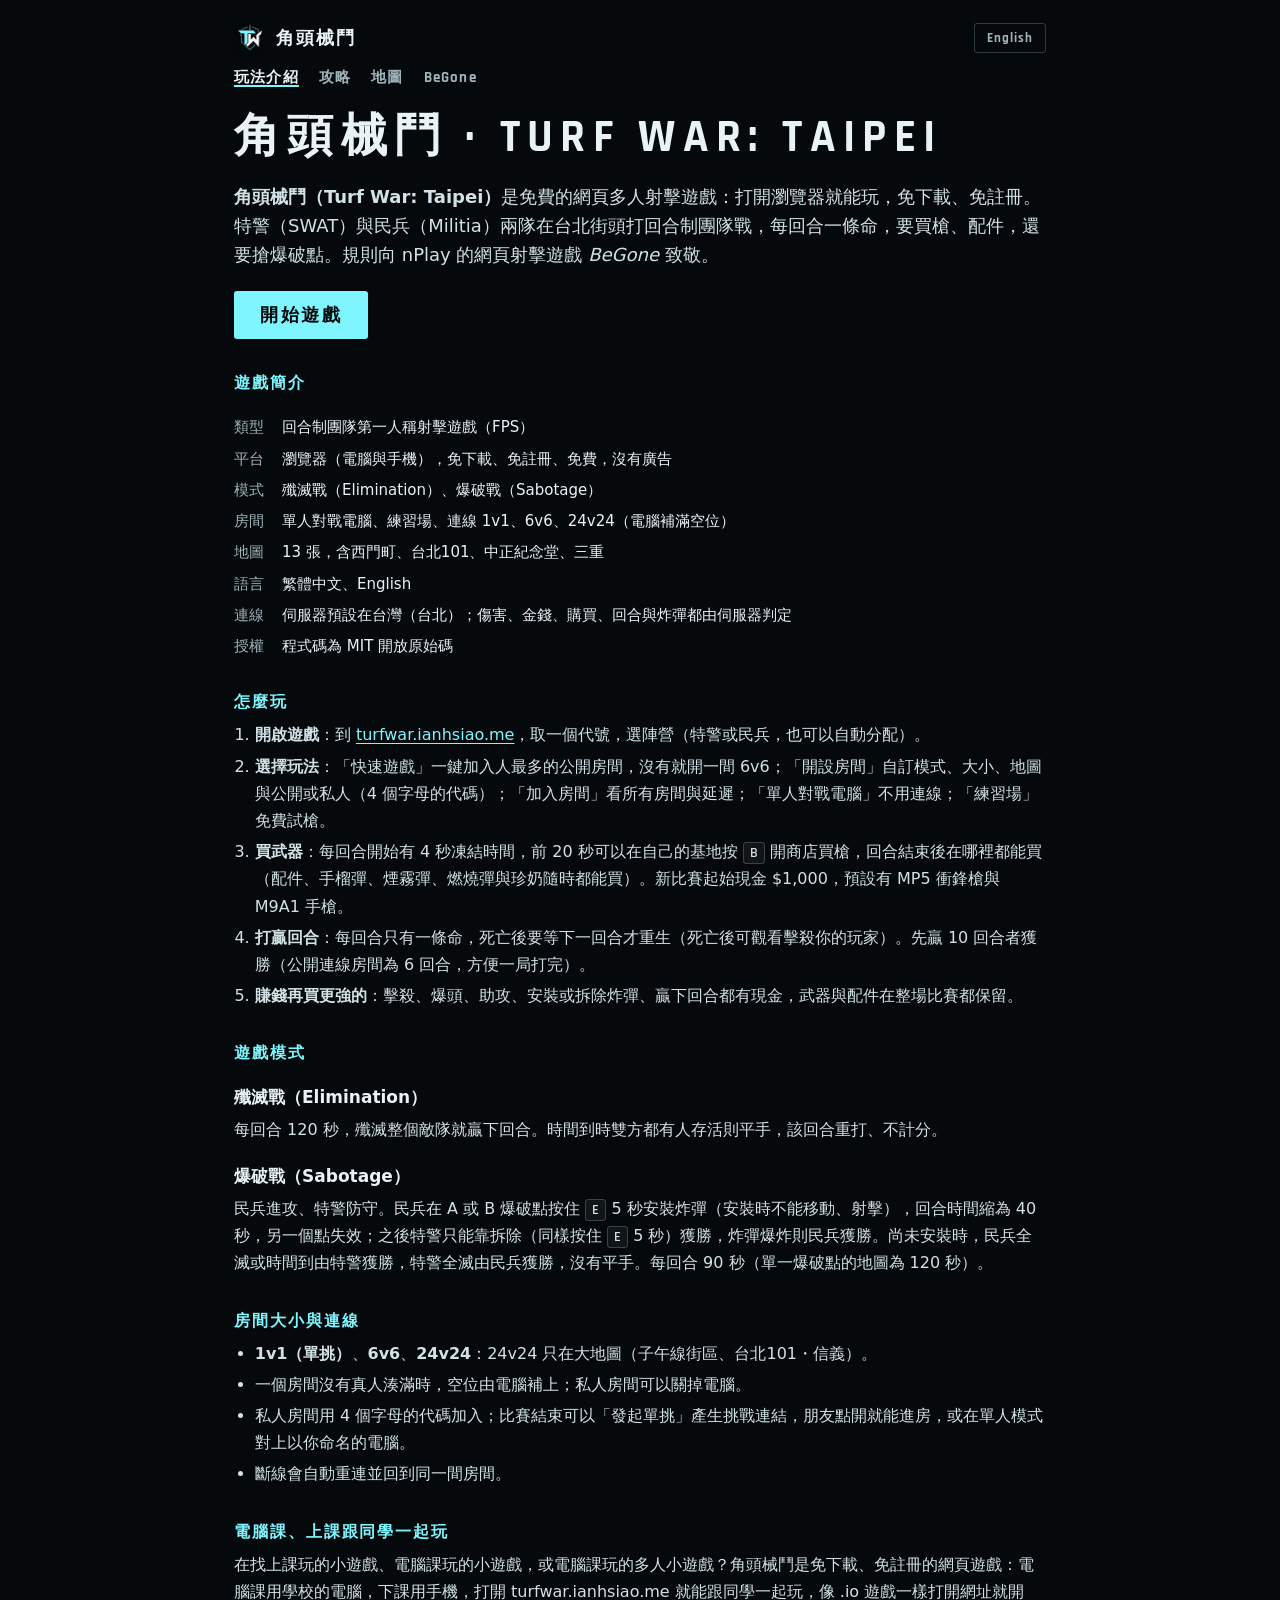
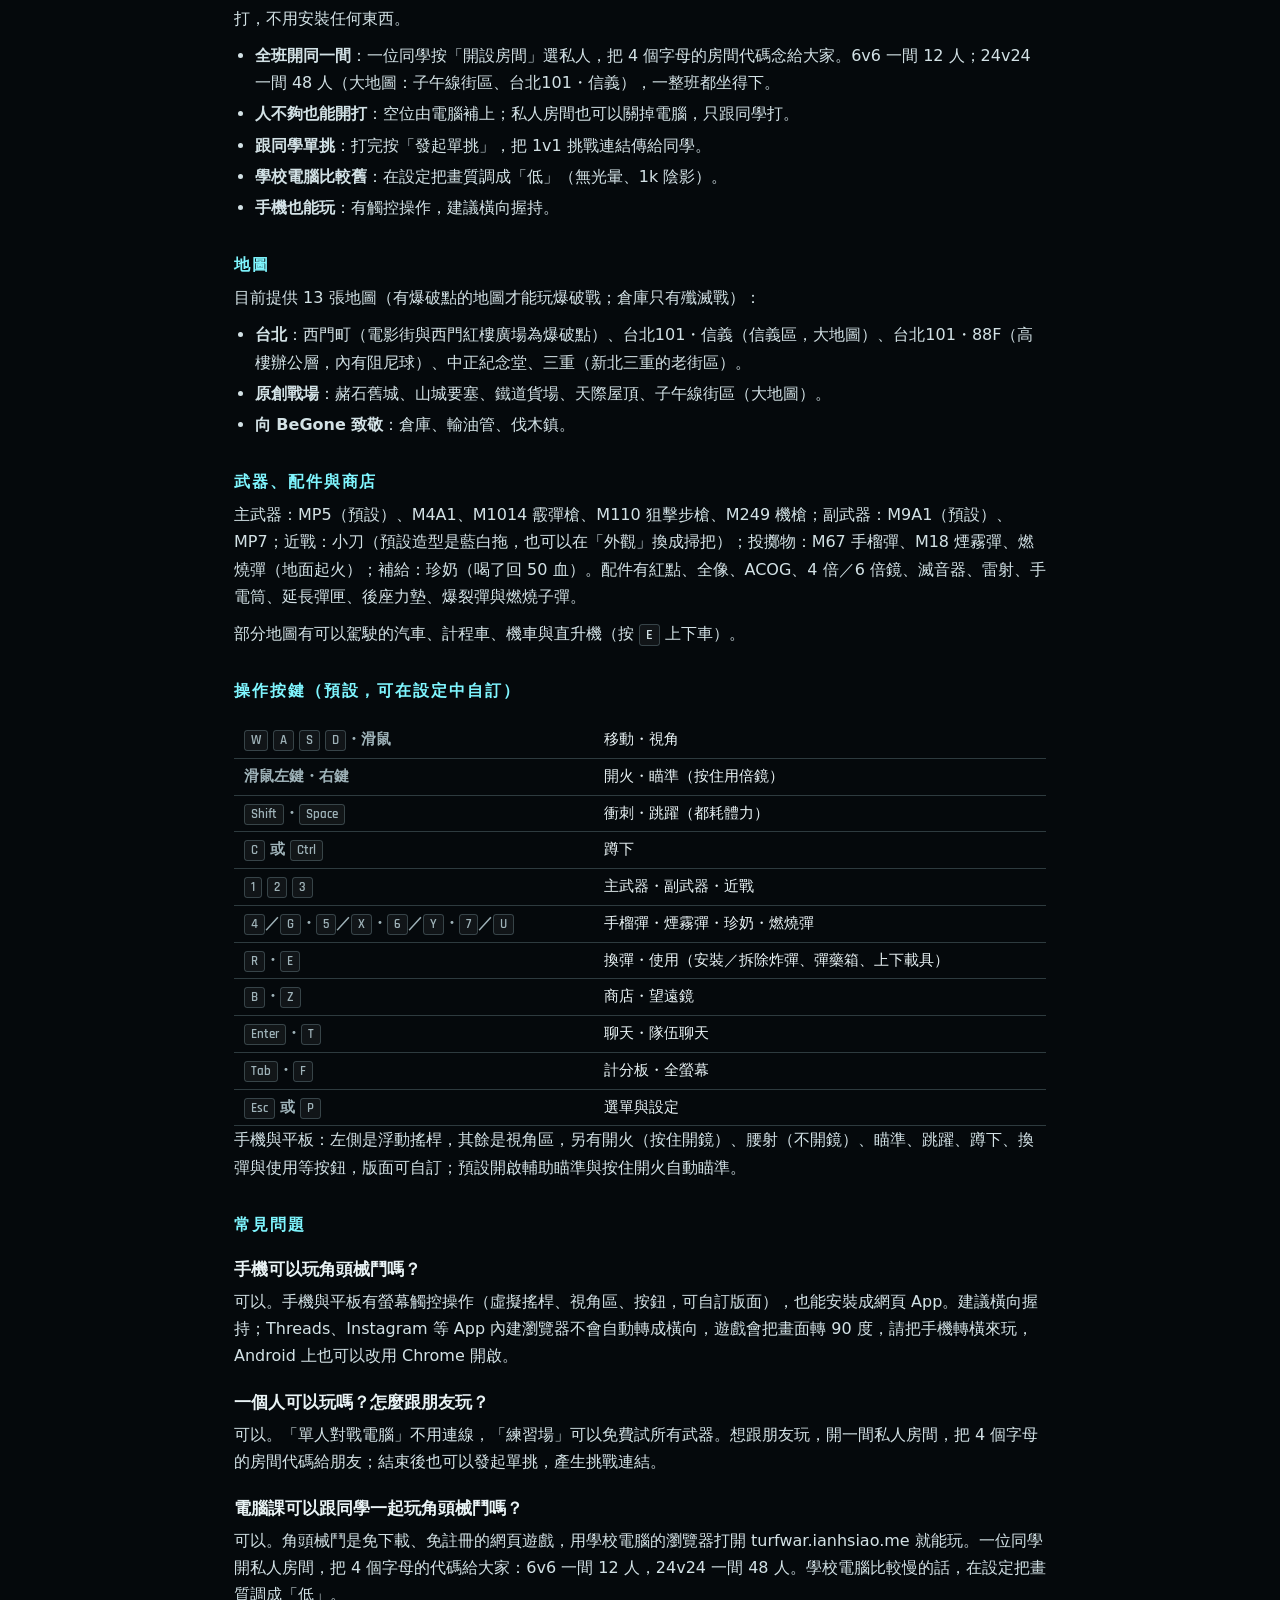
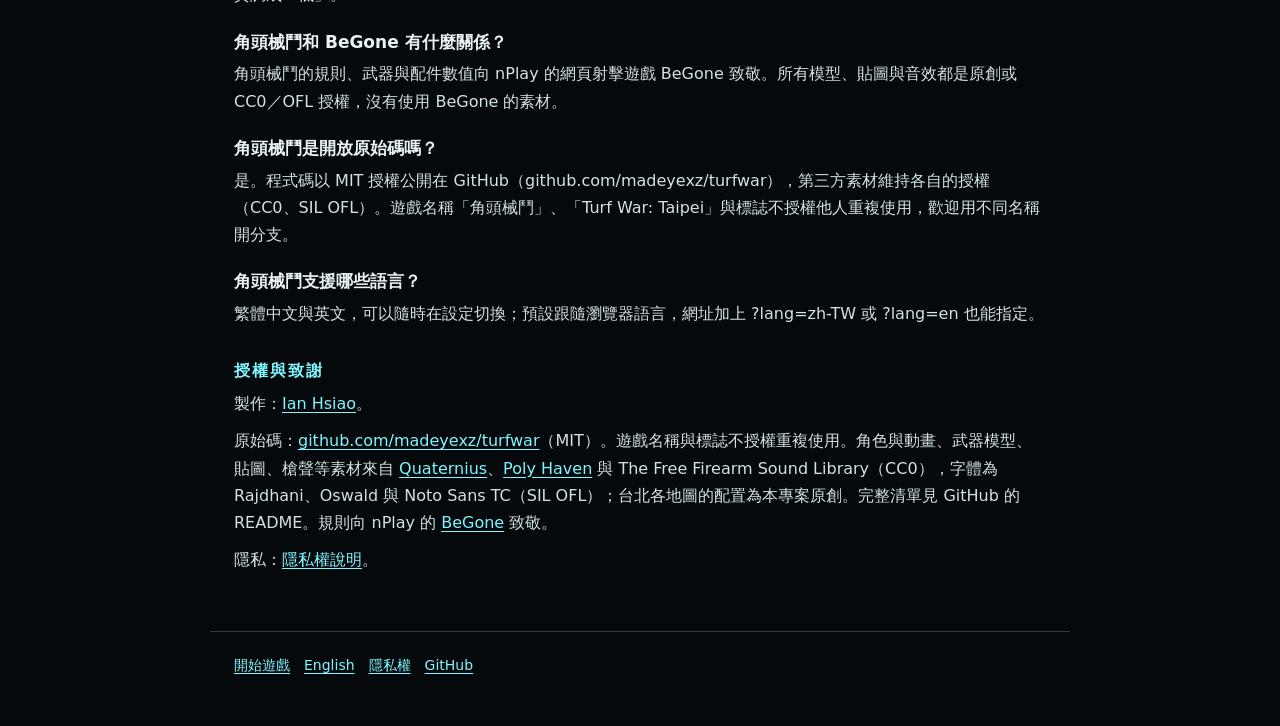
==== about/index.html @ 95f3d585 "upload game files" ====
<!doctype html>
<html lang="zh-TW">
  <head>
    <meta charset="UTF-8" />
    <meta name="viewport" content="width=device-width, initial-scale=1.0" />
    <meta name="theme-color" content="#05090c" />
    <title>角頭械鬥 Turf War: Taipei 玩法介紹｜免費網頁射擊遊戲、電腦課多人小遊戲：模式、地圖、操作</title>
    <meta name="description" content="角頭械鬥（Turf War: Taipei）是免費的網頁多人射擊遊戲，免下載、免註冊，也是電腦課、上課跟同學一起玩的多人小遊戲：特警對民兵的回合制殲滅戰與爆破戰，單機、1v1、6v6、24v24，台北西門町、台北101、中正紀念堂、三重等地圖。玩法、武器、操作與常見問題。" />
    <link rel="canonical" href="https://turfwar.ianhsiao.me/about" />
    <link rel="alternate" hreflang="zh-TW" href="https://turfwar.ianhsiao.me/about" />
    <link rel="alternate" hreflang="en" href="https://turfwar.ianhsiao.me/en/about" />
    <link rel="alternate" hreflang="x-default" href="https://turfwar.ianhsiao.me/en/about" />
    <meta property="og:type" content="website" />
    <meta property="og:site_name" content="角頭械鬥 · Turf War: Taipei" />
    <meta property="og:title" content="角頭械鬥 Turf War: Taipei 玩法介紹｜免費網頁 FPS" />
    <meta property="og:description" content="免費、免下載的網頁多人射擊遊戲：特警對民兵，殲滅戰與爆破戰，單機、1v1、6v6、24v24，在台北街頭開打。" />
    <meta property="og:url" content="https://turfwar.ianhsiao.me/about" />
    <meta property="og:locale" content="zh_TW" />
    <meta property="og:locale:alternate" content="en_US" />
    <meta property="og:image" content="https://turfwar.ianhsiao.me/og/og-zh-TW.jpg" />
    <meta property="og:image:type" content="image/jpeg" />
    <meta property="og:image:width" content="1200" />
    <meta property="og:image:height" content="630" />
    <meta property="og:image:alt" content="角頭械鬥 Turf War: Taipei：台北西門町電影街的第一人稱槍戰畫面" />
    <meta name="twitter:card" content="summary_large_image" />
    <meta name="twitter:title" content="角頭械鬥 Turf War: Taipei 玩法介紹｜免費網頁 FPS" />
    <meta name="twitter:description" content="免費、免下載的網頁多人射擊遊戲：特警對民兵，殲滅戰與爆破戰，單機、1v1、6v6、24v24。" />
    <meta name="twitter:image" content="https://turfwar.ianhsiao.me/og/og-zh-TW.jpg" />
    <link rel="icon" type="image/png" sizes="16x16" href="/icons/favicon-16.png" />
    <link rel="icon" type="image/png" sizes="32x32" href="/icons/favicon-32.png" />
    <link rel="apple-touch-icon" href="/icons/apple-touch-icon.png" />
    <link rel="preload" as="font" type="font/woff2" crossorigin href="/fonts/rajdhani-600.woff2?v=433a7007e474" />
    <link rel="preload" as="font" type="font/woff2" crossorigin href="/fonts/rajdhani-700.woff2?v=5b7e4a6f9716" />
    <link rel="manifest" href="/manifest.webmanifest" />
    <!--
      The Traditional Chinese about page: crawlable text for what the game is, how to play, modes, maps, controls and a FAQ.
      /en/about says the same in English (en/about/index.html): keep both in step, and every claim true to docs/GAMEPLAY.md.
      The JSON-LD FAQ below must repeat the visible FAQ word for word (src/seo.test.ts checks it).
      No script runs on this page. Its canonical URL is the clean one (never with utm_* or other query strings).
    -->
    <script type="application/ld+json">
    {
      "@context": "https://schema.org",
      "@graph": [
        {
          "@type": "WebPage",
          "@id": "https://turfwar.ianhsiao.me/about#webpage",
          "url": "https://turfwar.ianhsiao.me/about",
          "name": "角頭械鬥 Turf War: Taipei 玩法介紹",
          "inLanguage": "zh-TW",
          "isPartOf": { "@id": "https://turfwar.ianhsiao.me/#website" },
          "author": { "@id": "https://ianhsiao.me/about#person" },
          "about": { "@id": "https://turfwar.ianhsiao.me/#game" },
          "primaryImageOfPage": { "@type": "ImageObject", "url": "https://turfwar.ianhsiao.me/og/og-zh-TW.jpg", "width": 1200, "height": 630 }
        },
        {
          "@type": "FAQPage",
          "@id": "https://turfwar.ianhsiao.me/about#faq",
          "url": "https://turfwar.ianhsiao.me/about",
          "inLanguage": "zh-TW",
          "mainEntity": [
            { "@type": "Question", "name": "手機可以玩角頭械鬥嗎？", "acceptedAnswer": { "@type": "Answer", "text": "可以。手機與平板有螢幕觸控操作（虛擬搖桿、視角區、按鈕，可自訂版面），也能安裝成網頁 App。建議橫向握持；Threads、Instagram 等 App 內建瀏覽器不會自動轉成橫向，遊戲會把畫面轉 90 度，請把手機轉橫來玩，Android 上也可以改用 Chrome 開啟。" } },
            { "@type": "Question", "name": "一個人可以玩嗎？怎麼跟朋友玩？", "acceptedAnswer": { "@type": "Answer", "text": "可以。「單人對戰電腦」不用連線，「練習場」可以免費試所有武器。想跟朋友玩，開一間私人房間，把 4 個字母的房間代碼給朋友；結束後也可以發起單挑，產生挑戰連結。" } },
            { "@type": "Question", "name": "電腦課可以跟同學一起玩角頭械鬥嗎？", "acceptedAnswer": { "@type": "Answer", "text": "可以。角頭械鬥是免下載、免註冊的網頁遊戲，用學校電腦的瀏覽器打開 turfwar.ianhsiao.me 就能玩。一位同學開私人房間，把 4 個字母的代碼給大家：6v6 一間 12 人，24v24 一間 48 人。學校電腦比較慢的話，在設定把畫質調成「低」。" } },
            { "@type": "Question", "name": "角頭械鬥和 BeGone 有什麼關係？", "acceptedAnswer": { "@type": "Answer", "text": "角頭械鬥的規則、武器與配件數值向 nPlay 的網頁射擊遊戲 BeGone 致敬。所有模型、貼圖與音效都是原創或 CC0／OFL 授權，沒有使用 BeGone 的素材。" } },
            { "@type": "Question", "name": "角頭械鬥是開放原始碼嗎？", "acceptedAnswer": { "@type": "Answer", "text": "是。程式碼以 MIT 授權公開在 GitHub（github.com/madeyexz/turfwar），第三方素材維持各自的授權（CC0、SIL OFL）。遊戲名稱「角頭械鬥」、「Turf War: Taipei」與標誌不授權他人重複使用，歡迎用不同名稱開分支。" } },
            { "@type": "Question", "name": "角頭械鬥支援哪些語言？", "acceptedAnswer": { "@type": "Answer", "text": "繁體中文與英文，可以隨時在設定切換；預設跟隨瀏覽器語言，網址加上 ?lang=zh-TW 或 ?lang=en 也能指定。" } }
          ]
        },
        { "@type": "Person", "@id": "https://ianhsiao.me/about#person", "name": "Ian Hsiao", "url": "https://ianhsiao.me/", "sameAs": ["https://github.com/madeyexz"] },
        {
          "@type": "BreadcrumbList",
          "itemListElement": [
            { "@type": "ListItem", "position": 1, "name": "角頭械鬥 · Turf War: Taipei", "item": "https://turfwar.ianhsiao.me/" },
            { "@type": "ListItem", "position": 2, "name": "玩法介紹", "item": "https://turfwar.ianhsiao.me/about" }
          ]
        }
      ]
    }
    </script>
    <link rel="stylesheet" crossorigin href="/assets/about-D-Y3QnI0.css">
  </head>
  <body>
    <header class="bar">
      <a class="home" href="/"><img class="mark" src="/icons/icon-192.png" width="32" height="32" alt=""><span>角頭械鬥</span></a>
      <nav aria-label="語言 / Language"><a class="alt-lang" href="/en/about" hreflang="en" lang="en">English</a></nav>
    </header>
    <nav class="pages" aria-label="頁面"><a href="/about" aria-current="page">玩法介紹</a><a href="/guide">攻略</a><a href="/maps">地圖</a><a href="/begone">BeGone</a></nav>

    <main>
      <article>
        <h1><span>角頭械鬥</span> · <span>Turf War: Taipei</span></h1>
        <p class="lead"><strong>角頭械鬥（Turf War: Taipei）</strong>是免費的網頁多人射擊遊戲：打開瀏覽器就能玩，免下載、免註冊。特警（SWAT）與民兵（Militia）兩隊在台北街頭打回合制團隊戰，每回合一條命，要買槍、配件，還要搶爆破點。規則向 nPlay 的網頁射擊遊戲 <em>BeGone</em> 致敬。</p>
        <a class="play" href="/">開始遊戲</a>

        <h2>遊戲簡介</h2>
        <dl class="facts">
          <dt>類型</dt><dd>回合制團隊第一人稱射擊遊戲（FPS）</dd>
          <dt>平台</dt><dd>瀏覽器（電腦與手機），免下載、免註冊、免費，沒有廣告</dd>
          <dt>模式</dt><dd>殲滅戰（Elimination）、爆破戰（Sabotage）</dd>
          <dt>房間</dt><dd>單人對戰電腦、練習場、連線 1v1、6v6、24v24（電腦補滿空位）</dd>
          <dt>地圖</dt><dd>13 張，含西門町、台北101、中正紀念堂、三重</dd>
          <dt>語言</dt><dd>繁體中文、English</dd>
          <dt>連線</dt><dd>伺服器預設在台灣（台北）；傷害、金錢、購買、回合與炸彈都由伺服器判定</dd>
          <dt>授權</dt><dd>程式碼為 MIT 開放原始碼</dd>
        </dl>

        <h2>怎麼玩</h2>
        <ol>
          <li><strong>開啟遊戲</strong>：到 <a href="/">turfwar.ianhsiao.me</a>，取一個代號，選陣營（特警或民兵，也可以自動分配）。</li>
          <li><strong>選擇玩法</strong>：「快速遊戲」一鍵加入人最多的公開房間，沒有就開一間 6v6；「開設房間」自訂模式、大小、地圖與公開或私人（4 個字母的代碼）；「加入房間」看所有房間與延遲；「單人對戰電腦」不用連線；「練習場」免費試槍。</li>
          <li><strong>買武器</strong>：每回合開始有 4 秒凍結時間，前 20 秒可以在自己的基地按 <kbd>B</kbd> 開商店買槍，回合結束後在哪裡都能買（配件、手榴彈、煙霧彈、燃燒彈與珍奶隨時都能買）。新比賽起始現金 $1,000，預設有 MP5 衝鋒槍與 M9A1 手槍。</li>
          <li><strong>打贏回合</strong>：每回合只有一條命，死亡後要等下一回合才重生（死亡後可觀看擊殺你的玩家）。先贏 10 回合者獲勝（公開連線房間為 6 回合，方便一局打完）。</li>
          <li><strong>賺錢再買更強的</strong>：擊殺、爆頭、助攻、安裝或拆除炸彈、贏下回合都有現金，武器與配件在整場比賽都保留。</li>
        </ol>

        <h2>遊戲模式</h2>
        <h3>殲滅戰（Elimination）</h3>
        <p>每回合 120 秒，殲滅整個敵隊就贏下回合。時間到時雙方都有人存活則平手，該回合重打、不計分。</p>
        <h3>爆破戰（Sabotage）</h3>
        <p>民兵進攻、特警防守。民兵在 A 或 B 爆破點按住 <kbd>E</kbd> 5 秒安裝炸彈（安裝時不能移動、射擊），回合時間縮為 40 秒，另一個點失效；之後特警只能靠拆除（同樣按住 <kbd>E</kbd> 5 秒）獲勝，炸彈爆炸則民兵獲勝。尚未安裝時，民兵全滅或時間到由特警獲勝，特警全滅由民兵獲勝，沒有平手。每回合 90 秒（單一爆破點的地圖為 120 秒）。</p>

        <h2>房間大小與連線</h2>
        <ul>
          <li><strong>1v1（單挑）</strong>、<strong>6v6</strong>、<strong>24v24</strong>：24v24 只在大地圖（子午線街區、台北101・信義）。</li>
          <li>一個房間沒有真人湊滿時，空位由電腦補上；私人房間可以關掉電腦。</li>
          <li>私人房間用 4 個字母的代碼加入；比賽結束可以「發起單挑」產生挑戰連結，朋友點開就能進房，或在單人模式對上以你命名的電腦。</li>
          <li>斷線會自動重連並回到同一間房間。</li>
        </ul>

        <h2>電腦課、上課跟同學一起玩</h2>
        <p>在找上課玩的小遊戲、電腦課玩的小遊戲，或電腦課玩的多人小遊戲？角頭械鬥是免下載、免註冊的網頁遊戲：電腦課用學校的電腦，下課用手機，打開 turfwar.ianhsiao.me 就能跟同學一起玩，像 .io 遊戲一樣打開網址就開打，不用安裝任何東西。</p>
        <ul>
          <li><strong>全班開同一間</strong>：一位同學按「開設房間」選私人，把 4 個字母的房間代碼念給大家。6v6 一間 12 人；24v24 一間 48 人（大地圖：子午線街區、台北101・信義），一整班都坐得下。</li>
          <li><strong>人不夠也能開打</strong>：空位由電腦補上；私人房間也可以關掉電腦，只跟同學打。</li>
          <li><strong>跟同學單挑</strong>：打完按「發起單挑」，把 1v1 挑戰連結傳給同學。</li>
          <li><strong>學校電腦比較舊</strong>：在設定把畫質調成「低」（無光暈、1k 陰影）。</li>
          <li><strong>手機也能玩</strong>：有觸控操作，建議橫向握持。</li>
        </ul>

        <h2>地圖</h2>
        <p>目前提供 13 張地圖（有爆破點的地圖才能玩爆破戰；倉庫只有殲滅戰）：</p>
        <ul>
          <li><strong>台北</strong>：西門町（電影街與西門紅樓廣場為爆破點）、台北101・信義（信義區，大地圖）、台北101・88F（高樓辦公層，內有阻尼球）、中正紀念堂、三重（新北三重的老街區）。</li>
          <li><strong>原創戰場</strong>：赭石舊城、山城要塞、鐵道貨場、天際屋頂、子午線街區（大地圖）。</li>
          <li><strong>向 BeGone 致敬</strong>：倉庫、輸油管、伐木鎮。</li>
        </ul>

        <h2>武器、配件與商店</h2>
        <p>主武器：MP5（預設）、M4A1、M1014 霰彈槍、M110 狙擊步槍、M249 機槍；副武器：M9A1（預設）、MP7；近戰：小刀（預設造型是藍白拖，也可以在「外觀」換成掃把）；投擲物：M67 手榴彈、M18 煙霧彈、燃燒彈（地面起火）；補給：珍奶（喝了回 50 血）。配件有紅點、全像、ACOG、4 倍／6 倍鏡、滅音器、雷射、手電筒、延長彈匣、後座力墊、爆裂彈與燃燒子彈。</p>
        <p>部分地圖有可以駕駛的汽車、計程車、機車與直升機（按 <kbd>E</kbd> 上下車）。</p>

        <h2>操作按鍵（預設，可在設定中自訂）</h2>
        <div class="table-wrap">
          <table>
            <tbody>
              <tr><th><kbd>W</kbd> <kbd>A</kbd> <kbd>S</kbd> <kbd>D</kbd>・滑鼠</th><td>移動・視角</td></tr>
              <tr><th>滑鼠左鍵・右鍵</th><td>開火・瞄準（按住用倍鏡）</td></tr>
              <tr><th><kbd>Shift</kbd>・<kbd>Space</kbd></th><td>衝刺・跳躍（都耗體力）</td></tr>
              <tr><th><kbd>C</kbd> 或 <kbd>Ctrl</kbd></th><td>蹲下</td></tr>
              <tr><th><kbd>1</kbd> <kbd>2</kbd> <kbd>3</kbd></th><td>主武器・副武器・近戰</td></tr>
              <tr><th><kbd>4</kbd>／<kbd>G</kbd>・<kbd>5</kbd>／<kbd>X</kbd>・<kbd>6</kbd>／<kbd>Y</kbd>・<kbd>7</kbd>／<kbd>U</kbd></th><td>手榴彈・煙霧彈・珍奶・燃燒彈</td></tr>
              <tr><th><kbd>R</kbd>・<kbd>E</kbd></th><td>換彈・使用（安裝／拆除炸彈、彈藥箱、上下載具）</td></tr>
              <tr><th><kbd>B</kbd>・<kbd>Z</kbd></th><td>商店・望遠鏡</td></tr>
              <tr><th><kbd>Enter</kbd>・<kbd>T</kbd></th><td>聊天・隊伍聊天</td></tr>
              <tr><th><kbd>Tab</kbd>・<kbd>F</kbd></th><td>計分板・全螢幕</td></tr>
              <tr><th><kbd>Esc</kbd> 或 <kbd>P</kbd></th><td>選單與設定</td></tr>
            </tbody>
          </table>
        </div>
        <p>手機與平板：左側是浮動搖桿，其餘是視角區，另有開火（按住開鏡）、腰射（不開鏡）、瞄準、跳躍、蹲下、換彈與使用等按鈕，版面可自訂；預設開啟輔助瞄準與按住開火自動瞄準。</p>

        <h2>常見問題</h2>
        <h3>手機可以玩角頭械鬥嗎？</h3>
        <p>可以。手機與平板有螢幕觸控操作（虛擬搖桿、視角區、按鈕，可自訂版面），也能安裝成網頁 App。建議橫向握持；Threads、Instagram 等 App 內建瀏覽器不會自動轉成橫向，遊戲會把畫面轉 90 度，請把手機轉橫來玩，Android 上也可以改用 Chrome 開啟。</p>
        <h3>一個人可以玩嗎？怎麼跟朋友玩？</h3>
        <p>可以。「單人對戰電腦」不用連線，「練習場」可以免費試所有武器。想跟朋友玩，開一間私人房間，把 4 個字母的房間代碼給朋友；結束後也可以發起單挑，產生挑戰連結。</p>
        <h3>電腦課可以跟同學一起玩角頭械鬥嗎？</h3>
        <p>可以。角頭械鬥是免下載、免註冊的網頁遊戲，用學校電腦的瀏覽器打開 turfwar.ianhsiao.me 就能玩。一位同學開私人房間，把 4 個字母的代碼給大家：6v6 一間 12 人，24v24 一間 48 人。學校電腦比較慢的話，在設定把畫質調成「低」。</p>
        <h3>角頭械鬥和 BeGone 有什麼關係？</h3>
        <p>角頭械鬥的規則、武器與配件數值向 nPlay 的網頁射擊遊戲 BeGone 致敬。所有模型、貼圖與音效都是原創或 CC0／OFL 授權，沒有使用 BeGone 的素材。</p>
        <h3>角頭械鬥是開放原始碼嗎？</h3>
        <p>是。程式碼以 MIT 授權公開在 GitHub（github.com/madeyexz/turfwar），第三方素材維持各自的授權（CC0、SIL OFL）。遊戲名稱「角頭械鬥」、「Turf War: Taipei」與標誌不授權他人重複使用，歡迎用不同名稱開分支。</p>
        <h3>角頭械鬥支援哪些語言？</h3>
        <p>繁體中文與英文，可以隨時在設定切換；預設跟隨瀏覽器語言，網址加上 ?lang=zh-TW 或 ?lang=en 也能指定。</p>

        <h2>授權與致謝</h2>
        <p>製作：<a href="https://ianhsiao.me/" rel="author noopener">Ian Hsiao</a>。</p>
        <p>原始碼：<a href="https://github.com/madeyexz/turfwar" rel="noopener">github.com/madeyexz/turfwar</a>（MIT）。遊戲名稱與標誌不授權重複使用。角色與動畫、武器模型、貼圖、槍聲等素材來自 <a href="https://quaternius.com" rel="noopener">Quaternius</a>、<a href="https://polyhaven.com" rel="noopener">Poly Haven</a> 與 The Free Firearm Sound Library（CC0），字體為 Rajdhani、Oswald 與 Noto Sans TC（SIL OFL）；台北各地圖的配置為本專案原創。完整清單見 GitHub 的 README。規則向 nPlay 的 <a href="https://begone.fandom.com" rel="noopener">BeGone</a> 致敬。</p>
        <p>隱私：<a href="/privacy?lang=zh-TW">隱私權說明</a>。</p>
      </article>
    </main>
    <footer class="site">
      <a href="/">開始遊戲</a><a href="/en/about" hreflang="en" lang="en">English</a><a href="/privacy?lang=zh-TW">隱私權</a><a href="https://github.com/madeyexz/turfwar" rel="noopener">GitHub</a>
    </footer>
  </body>
</html>
---- assets/about-D-Y3QnI0.css ----
@font-face{font-family:Rajdhani;font-weight:600;font-display:swap;src:url(/fonts/rajdhani-600.woff2) format("woff2")}@font-face{font-family:Rajdhani;font-weight:700;font-display:swap;src:url(/fonts/rajdhani-700.woff2) format("woff2")}:root{--ink: #e9f3f5;--muted: #9fb3b9;--line: rgba(190, 236, 244, .22);--accent: #7ff6ff;--display: "Rajdhani", "PingFang TC", "Noto Sans TC", "Microsoft JhengHei", system-ui, sans-serif;--text: system-ui, -apple-system, "Segoe UI", "PingFang TC", "Noto Sans TC", "Microsoft JhengHei", sans-serif;color-scheme:dark;color:var(--ink);background:#05090c;font-family:var(--text)}*{box-sizing:border-box}body{margin:0;min-height:100vh;background:radial-gradient(1200px 500px at 15% -10%,rgba(127,246,255,.08),transparent 60%),#05090c}a{color:var(--accent);text-underline-offset:3px}a:hover{color:#fff}:focus-visible{outline:2px solid var(--accent);outline-offset:2px}html[data-lang=en] [lang=zh-TW],html[data-lang=zh-TW] [lang=en]{display:none}html:not([data-lang]) article+article{margin-top:56px;padding-top:40px;border-top:1px solid var(--line)}.bar{display:flex;align-items:center;justify-content:space-between;gap:16px;max-width:760px;margin:0 auto;padding:22px 24px 0}.home{display:inline-flex;align-items:center;gap:10px;color:var(--ink);text-decoration:none;font-family:var(--display);font-weight:700;font-size:18px;letter-spacing:.12em;text-transform:uppercase}.home:hover{color:var(--accent)}.mark{flex:none;width:32px;height:32px;border-radius:6px}.langs{display:flex;border:1px solid var(--line);border-radius:3px;overflow:hidden}.langs button{padding:6px 12px;border:none;background:transparent;color:var(--muted);cursor:pointer;font:700 13px var(--display);letter-spacing:.08em}.langs button+button{border-left:1px solid var(--line)}.langs button[aria-pressed=true]{background:#7ff6ff1f;color:var(--accent);box-shadow:inset 0 -2px 0 var(--accent)}main{max-width:760px;margin:0 auto;padding:28px 24px 8px}h1{margin:0;font-family:var(--display);font-weight:700;font-size:clamp(34px,6vw,46px);line-height:1;letter-spacing:.08em;text-transform:uppercase}h2{margin:34px 0 8px;font-family:var(--display);font-weight:700;font-size:15px;letter-spacing:.2em;text-transform:uppercase;color:var(--accent)}:lang(zh-TW) h1{letter-spacing:.16em}:lang(zh-TW) h2{letter-spacing:.12em;font-size:16px}.updated{margin:10px 0 0;color:var(--muted);font-size:13px}.lead{margin:22px 0 0;font-size:18px;line-height:1.6}p,li{font-size:16px;line-height:1.7;color:#d3e2e6}p{margin:0 0 10px}ul,ol{margin:0 0 10px;padding-left:22px}ol.terms li{margin-bottom:10px}li+li{margin-top:4px}.foot{display:flex;flex-wrap:wrap;align-items:center;gap:10px;max-width:760px;margin:0 auto;padding:28px 24px 48px;color:var(--muted);font-family:var(--display);font-weight:700;font-size:13px;letter-spacing:.14em;text-transform:uppercase}.foot a{color:var(--muted);text-decoration:none}.foot a:hover{color:var(--accent)}@media(max-width:560px){.bar{padding:16px 16px 0}.home{font-size:15px}main{padding:22px 16px 8px}.foot{padding:24px 16px 40px}.lead{font-size:17px}}@font-face{font-family:Rajdhani;font-weight:600;font-display:optional;src:url(/fonts/rajdhani-600.woff2?v=433a7007e474) format("woff2")}@font-face{font-family:Rajdhani;font-weight:700;font-display:optional;src:url(/fonts/rajdhani-700.woff2?v=5b7e4a6f9716) format("woff2")}.bar,main{max-width:860px}.pages{display:flex;flex-wrap:wrap;gap:4px 20px;max-width:860px;margin:0 auto;padding:14px 24px 0;font:700 15px var(--display);letter-spacing:.08em}.pages a{color:var(--muted);text-decoration:none}.pages a:hover{color:var(--accent)}.pages a[aria-current=page]{color:var(--ink);box-shadow:inset 0 -2px 0 var(--accent)}.note{color:var(--muted);font-size:14px}td.num,th.num{text-align:right;white-space:nowrap}.bar nav{display:flex;align-items:center;gap:12px}.bar nav a.alt-lang{padding:6px 12px;border:1px solid var(--line);border-radius:3px;color:var(--muted);text-decoration:none;font:700 13px var(--display);letter-spacing:.08em}.bar nav a.alt-lang:hover{color:#fff;border-color:var(--accent)}.play{display:inline-block;margin:22px 0 0;padding:12px 26px;border-radius:3px;background:var(--accent);color:#05090c;font:700 18px var(--display);letter-spacing:.14em;text-transform:uppercase;text-decoration:none}.play:hover{background:#fff;color:#05090c}.facts{margin:22px 0 0;padding:0;display:grid;grid-template-columns:max-content 1fr;gap:8px 18px;font-size:15px;line-height:1.55}.facts dt{color:var(--muted)}.facts dd{margin:0}h3{margin:22px 0 6px;font-size:17px;line-height:1.4}p,li{line-height:1.7}main ul,main ol{padding-left:1.3em}table{width:100%;margin:12px 0 0;border-collapse:collapse;font-size:14.5px;line-height:1.5}th,td{padding:7px 10px;text-align:left;vertical-align:top;border-bottom:1px solid var(--line)}th{color:var(--muted);font-weight:600;white-space:nowrap}kbd{padding:1px 6px;border:1px solid var(--line);border-radius:3px;background:#ffffff0d;font:600 .9em var(--display)}.table-wrap{overflow-x:auto}footer.site{max-width:860px;margin:40px auto 0;padding:22px 24px 48px;border-top:1px solid var(--line);color:var(--muted);font-size:14px;line-height:1.7}footer.site a{margin-right:14px}@media(max-width:560px){.facts{grid-template-columns:1fr;gap:2px}.facts dd{margin-bottom:10px}}h1 span{display:inline-block}
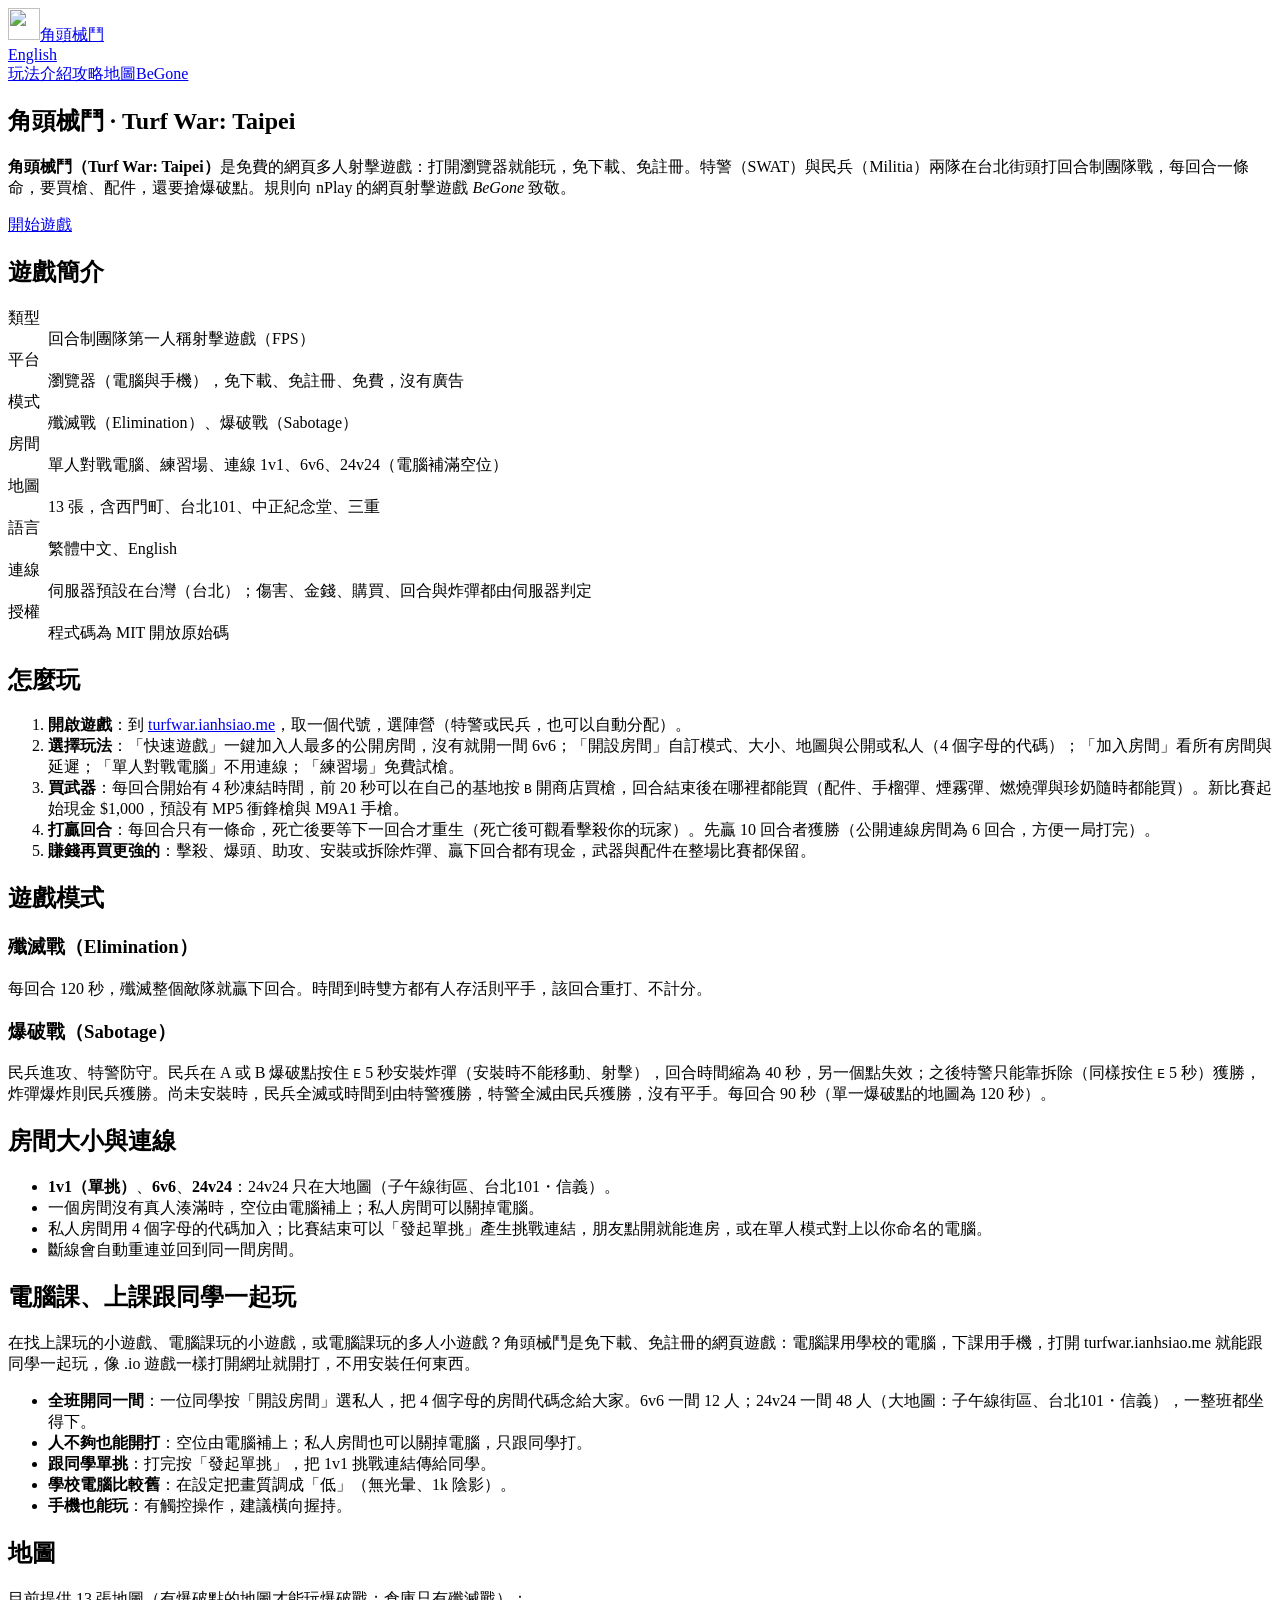
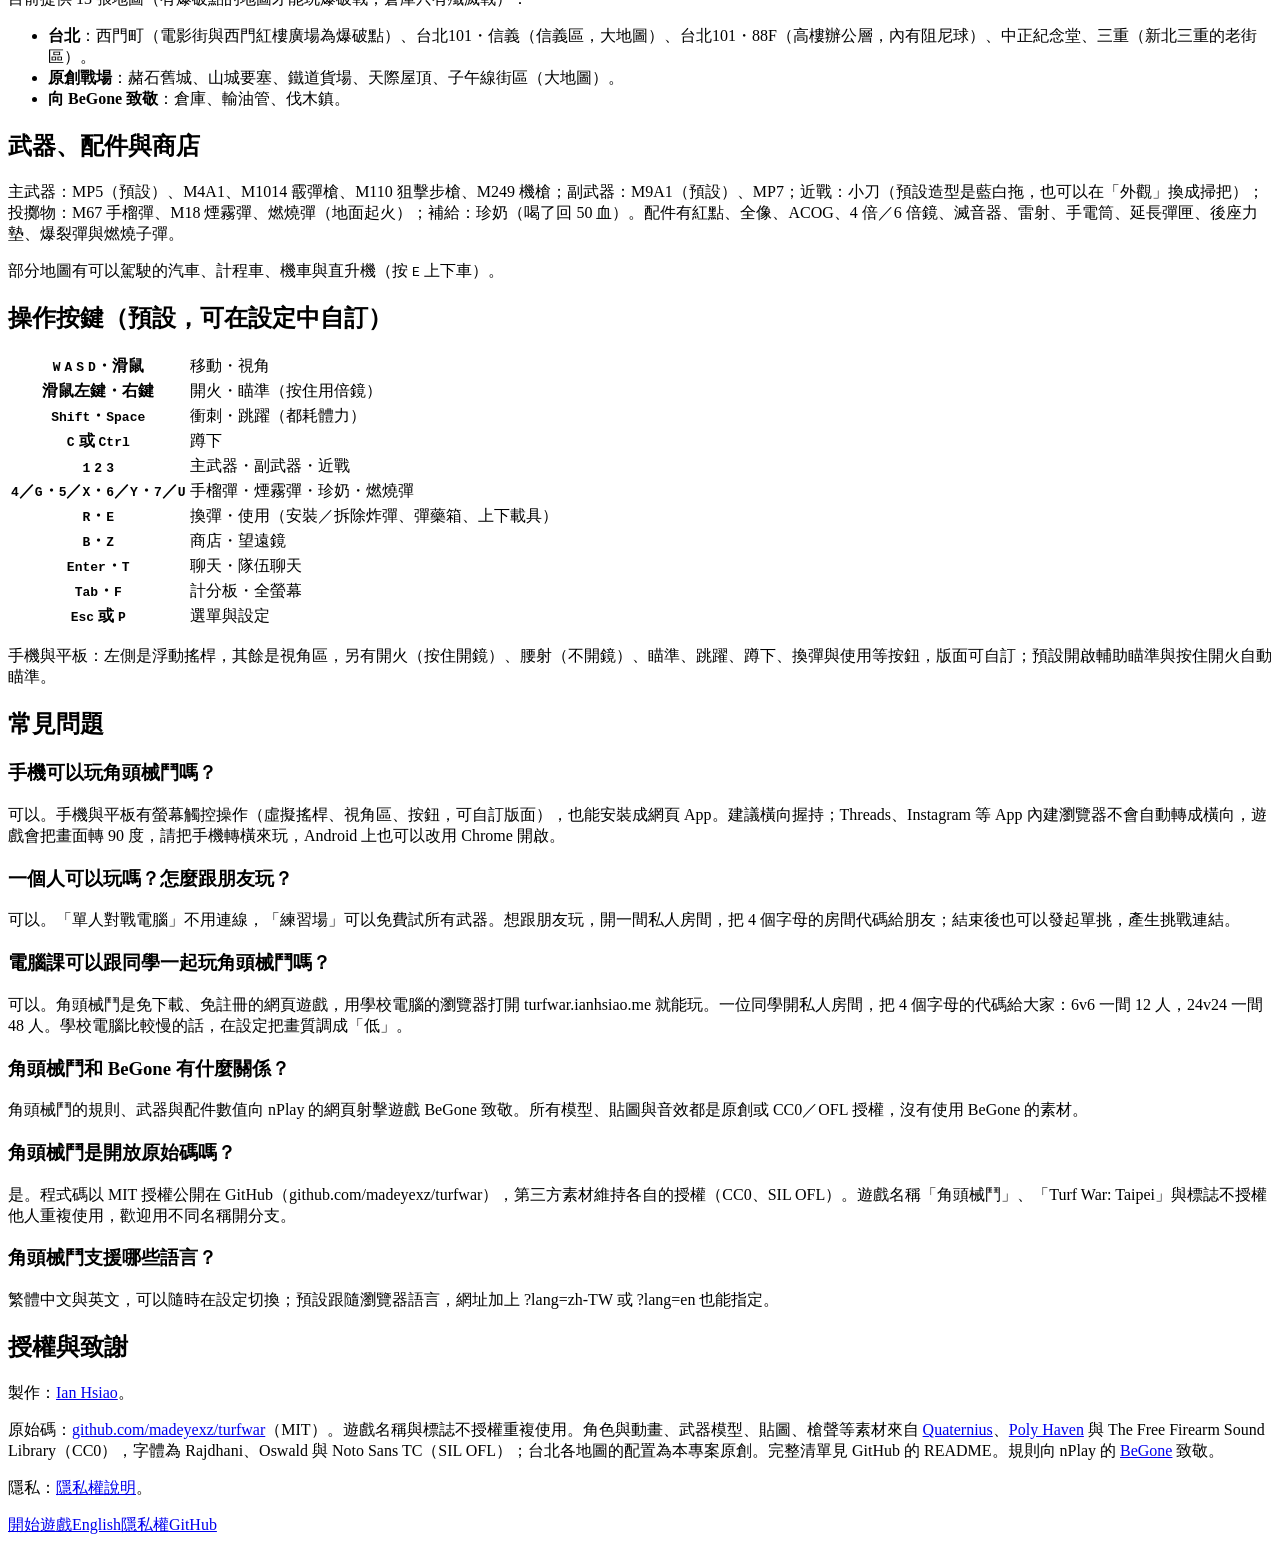
==== commit 617d9040: "ubdet" ====
--- a/about/index.html
+++ b/about/index.html
@@ -26,12 +26,12 @@
     <meta name="twitter:title" content="角頭械鬥 Turf War: Taipei 玩法介紹｜免費網頁 FPS" />
     <meta name="twitter:description" content="免費、免下載的網頁多人射擊遊戲：特警對民兵，殲滅戰與爆破戰，單機、1v1、6v6、24v24。" />
     <meta name="twitter:image" content="https://turfwar.ianhsiao.me/og/og-zh-TW.jpg" />
-    <link rel="icon" type="image/png" sizes="16x16" href="/icons/favicon-16.png" />
-    <link rel="icon" type="image/png" sizes="32x32" href="/icons/favicon-32.png" />
-    <link rel="apple-touch-icon" href="/icons/apple-touch-icon.png" />
-    <link rel="preload" as="font" type="font/woff2" crossorigin href="/fonts/rajdhani-600.woff2?v=433a7007e474" />
-    <link rel="preload" as="font" type="font/woff2" crossorigin href="/fonts/rajdhani-700.woff2?v=5b7e4a6f9716" />
-    <link rel="manifest" href="/manifest.webmanifest" />
+    <link rel="icon" type="image/png" sizes="16x16" href="/turfwar-game/icons/favicon-16.png" />
+    <link rel="icon" type="image/png" sizes="32x32" href="/turfwar-game/icons/favicon-32.png" />
+    <link rel="apple-touch-icon" href="/turfwar-game/icons/apple-touch-icon.png" />
+    <link rel="preload" as="font" type="font/woff2" crossorigin href="/turfwar-game/fonts/rajdhani-600.woff2?v=433a7007e474" />
+    <link rel="preload" as="font" type="font/woff2" crossorigin href="/turfwar-game/fonts/rajdhani-700.woff2?v=5b7e4a6f9716" />
+    <link rel="manifest" href="/turfwar-game/manifest.webmanifest" />
     <!--
       The Traditional Chinese about page: crawlable text for what the game is, how to play, modes, maps, controls and a FAQ.
       /en/about says the same in English (en/about/index.html): keep both in step, and every claim true to docs/GAMEPLAY.md.
@@ -78,11 +78,11 @@
       ]
     }
     </script>
-    <link rel="stylesheet" crossorigin href="/assets/about-D-Y3QnI0.css">
+    <link rel="stylesheet" crossorigin href="/turfwar-game/assets/about-CvbD7RCr.css">
   </head>
   <body>
     <header class="bar">
-      <a class="home" href="/"><img class="mark" src="/icons/icon-192.png" width="32" height="32" alt=""><span>角頭械鬥</span></a>
+      <a class="home" href="/"><img class="mark" src="/turfwar-game/icons/icon-192.png" width="32" height="32" alt=""><span>角頭械鬥</span></a>
       <nav aria-label="語言 / Language"><a class="alt-lang" href="/en/about" hreflang="en" lang="en">English</a></nav>
     </header>
     <nav class="pages" aria-label="頁面"><a href="/about" aria-current="page">玩法介紹</a><a href="/guide">攻略</a><a href="/maps">地圖</a><a href="/begone">BeGone</a></nav>
